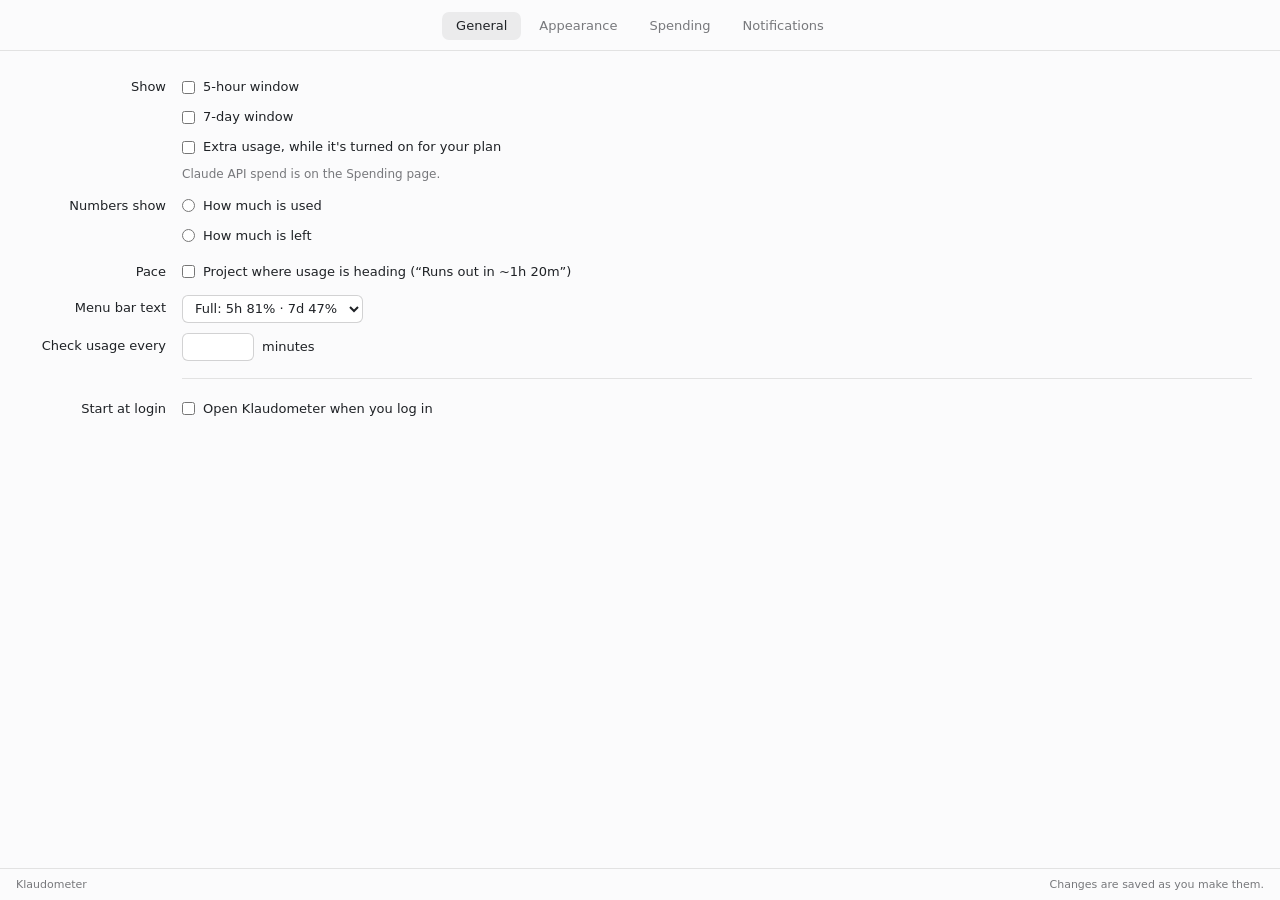
==== desktop/ui/settings.html @ 035fc17d "Add a settings window, start at login and a card that fits its content The desktop app gets a settin" ====
<!doctype html>
<html lang="en">
<head>
  <meta charset="utf-8">
  <meta name="viewport" content="width=device-width, initial-scale=1">
  <title>Klaudometer Settings</title>
  <link rel="stylesheet" href="colors.css">
  <link rel="stylesheet" href="settings.css">
</head>
<body>
  <nav class="tabs" role="tablist" aria-label="Settings pages">
    <button role="tab" id="tab-general" aria-controls="general" aria-selected="true">General</button>
    <button role="tab" id="tab-appearance" aria-controls="appearance" aria-selected="false" tabindex="-1">Appearance</button>
    <button role="tab" id="tab-spending" aria-controls="spending" aria-selected="false" tabindex="-1">Spending</button>
    <button role="tab" id="tab-notifications" aria-controls="notifications" aria-selected="false" tabindex="-1">Notifications</button>
  </nav>

  <main>
    <section id="general" role="tabpanel" aria-labelledby="tab-general">
      <div class="row">
        <div class="label">Show</div>
        <div class="control">
          <label><input type="checkbox" data-key="show_five_hour"> 5-hour window</label>
          <label><input type="checkbox" data-key="show_seven_day"> 7-day window</label>
          <label><input type="checkbox" data-key="show_extra"> Extra usage, while it's turned on for your plan</label>
          <p class="hint">Claude API spend is on the Spending page.</p>
        </div>
      </div>
      <div class="row">
        <div class="label">Numbers show</div>
        <div class="control">
          <label><input type="radio" name="show_remaining" value="false"> How much is used</label>
          <label><input type="radio" name="show_remaining" value="true"> How much is left</label>
        </div>
      </div>
      <div class="row">
        <div class="label">Pace</div>
        <div class="control">
          <label><input type="checkbox" data-key="show_pace"> Project where usage is heading (“Runs out in ~1h 20m”)</label>
        </div>
      </div>
      <div class="row" id="label-row">
        <div class="label"><label for="label-select" id="label-title">Menu bar text</label></div>
        <div class="control">
          <select id="label-select" data-key="label">
            <option value="full">Full: 5h 81% · 7d 47%</option>
            <option value="compact">Compact: 81% · 47%</option>
            <option value="off">Off: just the icon</option>
          </select>
          <p class="hint" id="label-hint" hidden>Shown next to the icon where your desktop supports it.</p>
        </div>
      </div>
      <div class="row">
        <div class="label"><label for="refresh">Check usage every</label></div>
        <div class="control inline">
          <input type="number" id="refresh" min="1" max="60" step="1" data-key="refresh_minutes"> minutes
        </div>
      </div>
      <div class="separator"></div>
      <div class="row">
        <div class="label">Start at login</div>
        <div class="control">
          <label><input type="checkbox" id="start-at-login"> Open Klaudometer when you log in</label>
          <p class="hint error" id="login-error" hidden></p>
        </div>
      </div>
    </section>

    <section id="appearance" role="tabpanel" aria-labelledby="tab-appearance" hidden>
      <div class="row">
        <div class="label">Theme</div>
        <div class="control">
          <div class="themes" id="themes" role="radiogroup" aria-label="Theme"></div>
        </div>
      </div>
      <div class="row">
        <div class="label">Colours</div>
        <div class="control">
          <div class="colors" id="colors"></div>
          <p class="hint">Pick a colour to change just that one. Reset puts back the theme's colour.</p>
        </div>
      </div>
      <div class="separator"></div>
      <div class="row">
        <div class="label"><label for="warning">Warning level</label></div>
        <div class="control inline"><input type="number" id="warning" min="1" max="100" step="1" data-key="warning"> %</div>
      </div>
      <div class="row">
        <div class="label"><label for="critical">Critical level</label></div>
        <div class="control inline"><input type="number" id="critical" min="1" max="100" step="1" data-key="critical"> %</div>
      </div>
      <div class="row">
        <div class="label"></div>
        <div class="control">
          <label><input type="checkbox" data-key="color_by_level"> Change ring colour at these levels</label>
          <p class="hint">The levels also decide when warning and critical notifications go out. For API spend they're a share of your monthly budget.</p>
        </div>
      </div>
    </section>

    <section id="spending" role="tabpanel" aria-labelledby="tab-spending" hidden>
      <div class="row">
        <div class="label">Claude API</div>
        <div class="control">
          <label><input type="checkbox" data-key="show_api"> Show this month's API spend</label>
        </div>
      </div>
      <div class="row">
        <div class="label"><label for="budget">Monthly budget</label></div>
        <div class="control inline">$ <input type="number" id="budget" min="1" step="10" data-key="api_budget" class="wide"></div>
      </div>
      <div class="row">
        <div class="label"></div>
        <div class="control">
          <p class="hint">Spend comes from your Console organization's cost report and updates within a few minutes. It needs an Admin API key. Individual Console accounts can't create one, so set up an organization first. The budget is only used for the ring and alerts.</p>
        </div>
      </div>
      <div class="separator"></div>
      <div class="row">
        <div class="label">Admin API key</div>
        <div class="control">
          <div class="status" id="key-status"><span class="icon" aria-hidden="true"></span><span class="text">Checking…</span></div>
          <p class="hint" id="api-check" role="status"></p>
          <form class="key-form" id="key-form" autocomplete="off">
            <input type="password" id="key-input" placeholder="sk-ant-admin01-…" aria-label="Admin API key" spellcheck="false">
            <button type="submit" class="button primary" id="key-save">Save Key</button>
            <button type="button" class="button" id="key-remove" hidden>Remove</button>
          </form>
          <p class="hint" id="key-message" role="status"></p>
          <p class="hint" id="key-where"></p>
          <a href="#" id="admin-keys">Create an Admin API key in the Claude Console</a>
        </div>
      </div>
    </section>

    <section id="notifications" role="tabpanel" aria-labelledby="tab-notifications" hidden>
      <div class="row">
        <div class="label">Notify me</div>
        <div class="control">
          <label><input type="checkbox" data-key="notify_warning"> <span>When a meter reaches the warning level (<span data-level="warning"></span>%)</span></label>
          <label><input type="checkbox" data-key="notify_critical"> <span>When a meter reaches the critical level (<span data-level="critical"></span>%)</span></label>
          <label><input type="checkbox" data-key="notify_pace"> When a meter is on pace to run out before it resets</label>
          <label><input type="checkbox" data-key="notify_reset"> When a window resets</label>
          <p class="hint">Levels are set on the Appearance page. Each alert is sent once per window or month, even if you run Klaudometer in more than one place.</p>
        </div>
      </div>
      <div class="separator"></div>
      <div class="row">
        <div class="label"></div>
        <div class="control">
          <button type="button" class="button" id="test-notification">Send Test Notification</button>
          <p class="hint" id="test-result" role="status"></p>
        </div>
      </div>
    </section>
  </main>

  <footer>
    <span id="version">Klaudometer</span>
    <span id="saved" role="status">Changes are saved as you make them.</span>
  </footer>

  <script src="settings.js"></script>
</body>
</html>
---- desktop/ui/colors.css ----
/* Colours shared by the card and the settings window, following the system's light or dark mode. */
:root {
  --bg: #1f2226;
  --fg: #eceff1;
  --muted: rgba(236, 239, 241, 0.6);
  --track: rgba(236, 239, 241, 0.13);
  --chip: rgba(236, 239, 241, 0.1);
  --border: rgba(255, 255, 255, 0.08);
  --warning: #e8a33d;
  --accent: #d97757;
  --ok: #8db06e;
  --field: rgba(236, 239, 241, 0.06);
  --field-border: rgba(236, 239, 241, 0.16);
  color-scheme: dark;
}

@media (prefers-color-scheme: light) {
  :root {
    --bg: #fbfbfc;
    --fg: #1f2226;
    --muted: rgba(31, 34, 38, 0.6);
    --track: rgba(31, 34, 38, 0.12);
    --chip: rgba(31, 34, 38, 0.07);
    --border: rgba(0, 0, 0, 0.1);
    --warning: #b8740f;
    --accent: #c4613f;
    --ok: #4f7a32;
    --field: #ffffff;
    --field-border: rgba(31, 34, 38, 0.2);
    color-scheme: light;
  }
}
---- desktop/ui/settings.css ----
* {
  box-sizing: border-box;
}

html,
body {
  margin: 0;
  height: 100%;
  background: var(--bg);
  color: var(--fg);
  font: 13px/1.4 system-ui, -apple-system, "Segoe UI", "Noto Sans", sans-serif;
}

body {
  display: flex;
  flex-direction: column;
  user-select: none;
}

input,
select,
button {
  font: inherit;
  color: inherit;
}

a {
  color: var(--accent);
}

/* Tabs, like a preferences toolbar. */
.tabs {
  display: flex;
  justify-content: center;
  gap: 4px;
  padding: 12px 16px 10px;
  border-bottom: 1px solid var(--border);
}

.tabs button {
  padding: 5px 14px;
  border: 0;
  border-radius: 7px;
  background: transparent;
  color: var(--muted);
  font-weight: 500;
  cursor: pointer;
}

.tabs button:hover {
  color: var(--fg);
}

.tabs button[aria-selected="true"] {
  background: var(--chip);
  color: var(--fg);
}

main {
  flex: 1;
  overflow-y: auto;
  padding: 18px 28px 22px 16px;
}

/* A form layout: labels right-aligned beside their controls. */
.row {
  display: grid;
  grid-template-columns: 150px minmax(0, 1fr);
  gap: 16px;
  padding: 5px 0;
}

.label {
  text-align: right;
  line-height: 26px;
}

.control {
  display: flex;
  flex-direction: column;
  align-items: flex-start;
  gap: 4px;
  min-width: 0;
}

.control > label {
  display: flex;
  align-items: center;
  gap: 8px;
  min-height: 26px;
}

.control.inline {
  flex-direction: row;
  align-items: center;
  gap: 8px;
  min-height: 26px;
}

input[type="checkbox"],
input[type="radio"] {
  margin: 0;
  accent-color: var(--accent);
}

input[type="number"],
input[type="password"],
select {
  height: 28px;
  padding: 0 8px;
  border: 1px solid var(--field-border);
  border-radius: 6px;
  background: var(--field);
}

input[type="number"] {
  width: 72px;
}

input[type="number"].wide {
  width: 100px;
}

input:focus-visible,
select:focus-visible,
button:focus-visible,
a:focus-visible {
  outline: 2px solid var(--accent);
  outline-offset: 1px;
}

input:disabled,
select:disabled,
label:has(input:disabled) {
  opacity: 0.5;
}

.hint {
  max-width: 400px;
  margin: 2px 0 0;
  font-size: 12px;
  color: var(--muted);
  user-select: text;
}

.hint:empty {
  display: none;
}

.error {
  color: var(--warning);
}

.separator {
  height: 1px;
  margin: 12px 0 12px 166px;
  background: var(--border);
}

.button {
  height: 28px;
  padding: 0 12px;
  border: 1px solid var(--field-border);
  border-radius: 6px;
  background: var(--field);
  cursor: pointer;
  white-space: nowrap;
}

.button:hover {
  border-color: var(--muted);
}

.button.primary {
  border-color: transparent;
  background: var(--accent);
  color: #fff;
}

.button.primary:hover {
  filter: brightness(1.08);
}

.button:disabled {
  opacity: 0.5;
  cursor: default;
}

/* Theme picker: a small pair of rings per theme. */
.themes {
  display: flex;
  flex-wrap: wrap;
  gap: 6px;
}

.theme {
  display: flex;
  flex-direction: column;
  align-items: center;
  gap: 6px;
  width: 82px;
  padding: 10px 4px 8px;
  border: 1px solid var(--field-border);
  border-radius: 10px;
  background: var(--field);
  cursor: pointer;
  font-size: 12px;
}

.theme input {
  position: absolute;
  opacity: 0;
  pointer-events: none;
}

.theme.selected {
  border-color: var(--accent);
  box-shadow: inset 0 0 0 1px var(--accent);
}

.theme:focus-within {
  outline: 2px solid var(--accent);
  outline-offset: 1px;
}

/* Single colour overrides. */
.colors {
  display: grid;
  grid-template-columns: repeat(auto-fill, minmax(150px, 1fr));
  gap: 6px 16px;
  width: 100%;
  max-width: 400px;
}

.color {
  display: flex;
  align-items: center;
  gap: 8px;
  min-height: 28px;
}

.color input {
  width: 32px;
  height: 24px;
  padding: 0;
  border: 1px solid var(--field-border);
  border-radius: 5px;
  background: none;
  cursor: pointer;
}

.color button {
  padding: 0;
  border: 0;
  background: none;
  color: var(--accent);
  font-size: 12px;
  cursor: pointer;
}

/* Admin API key. */
.status {
  display: flex;
  align-items: center;
  gap: 7px;
  min-height: 26px;
}

.status .icon {
  width: 9px;
  height: 9px;
  border-radius: 50%;
  background: var(--muted);
}

.status.found .icon {
  background: var(--ok);
}

.status.problem .icon {
  background: var(--warning);
}

.key-form {
  display: flex;
  gap: 8px;
  width: 100%;
  max-width: 420px;
  margin-top: 4px;
}

.key-form input {
  flex: 1;
  min-width: 0;
  font-family: ui-monospace, "SF Mono", "Cascadia Mono", Consolas, "Noto Sans Mono", monospace;
  user-select: text;
}

.key-form + .hint {
  margin-top: 4px;
}

footer {
  display: flex;
  justify-content: space-between;
  gap: 12px;
  padding: 8px 16px;
  border-top: 1px solid var(--border);
  font-size: 11px;
  color: var(--muted);
}

footer .error {
  color: var(--warning);
}
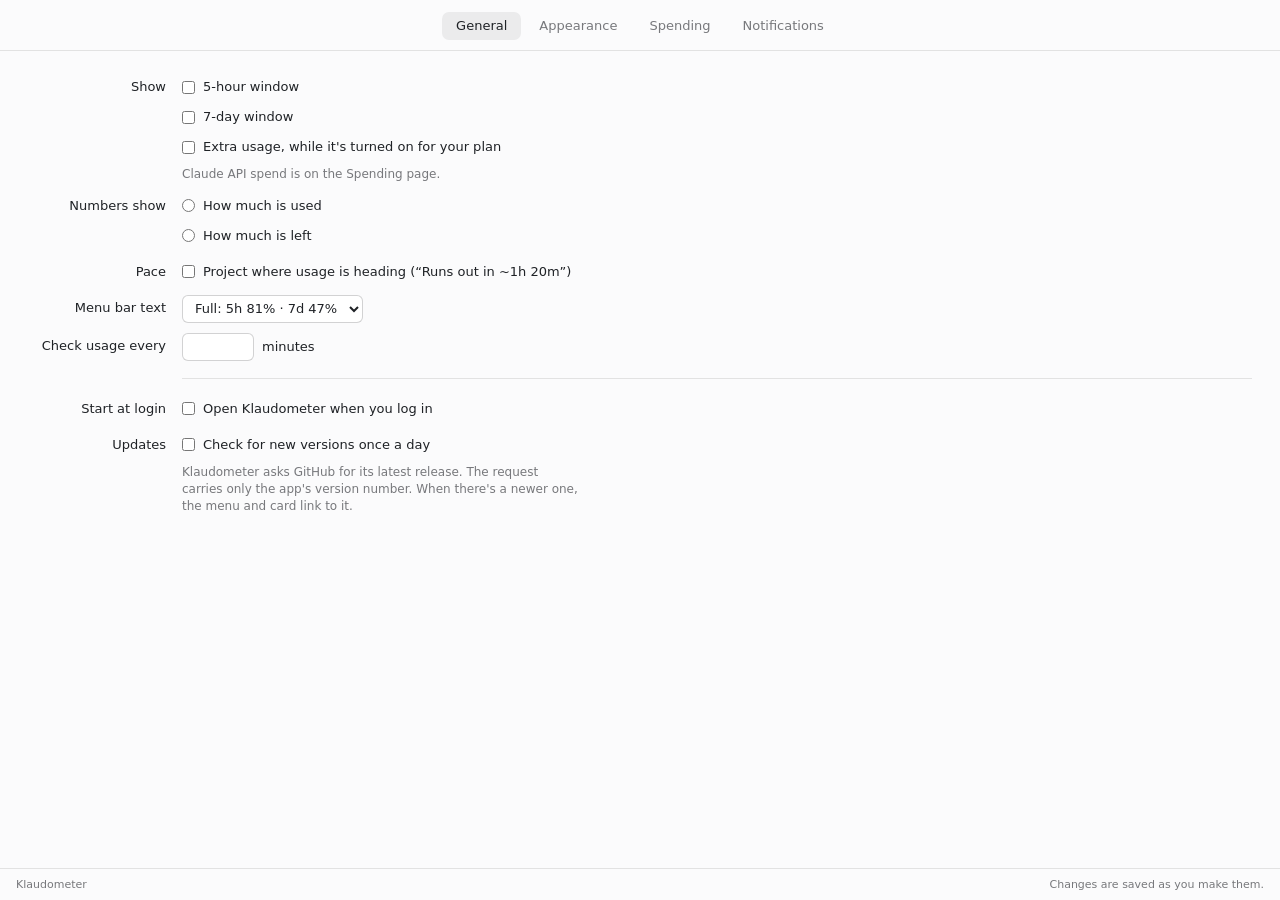
==== commit 47a95a40: "Check GitHub for a newer release in the desktop app At startup and then once a day, the app asks Git" ====
--- a/desktop/ui/settings.html
+++ b/desktop/ui/settings.html
@@ -62,6 +62,13 @@
         <div class="control">
           <label><input type="checkbox" id="start-at-login"> Open Klaudometer when you log in</label>
           <p class="hint error" id="login-error" hidden></p>
+        </div>
+      </div>
+      <div class="row">
+        <div class="label">Updates</div>
+        <div class="control">
+          <label><input type="checkbox" data-key="check_updates"> Check for new versions once a day</label>
+          <p class="hint">Klaudometer asks GitHub for its latest release. The request carries only the app's version number. When there's a newer one, the menu and card link to it.</p>
         </div>
       </div>
     </section>
